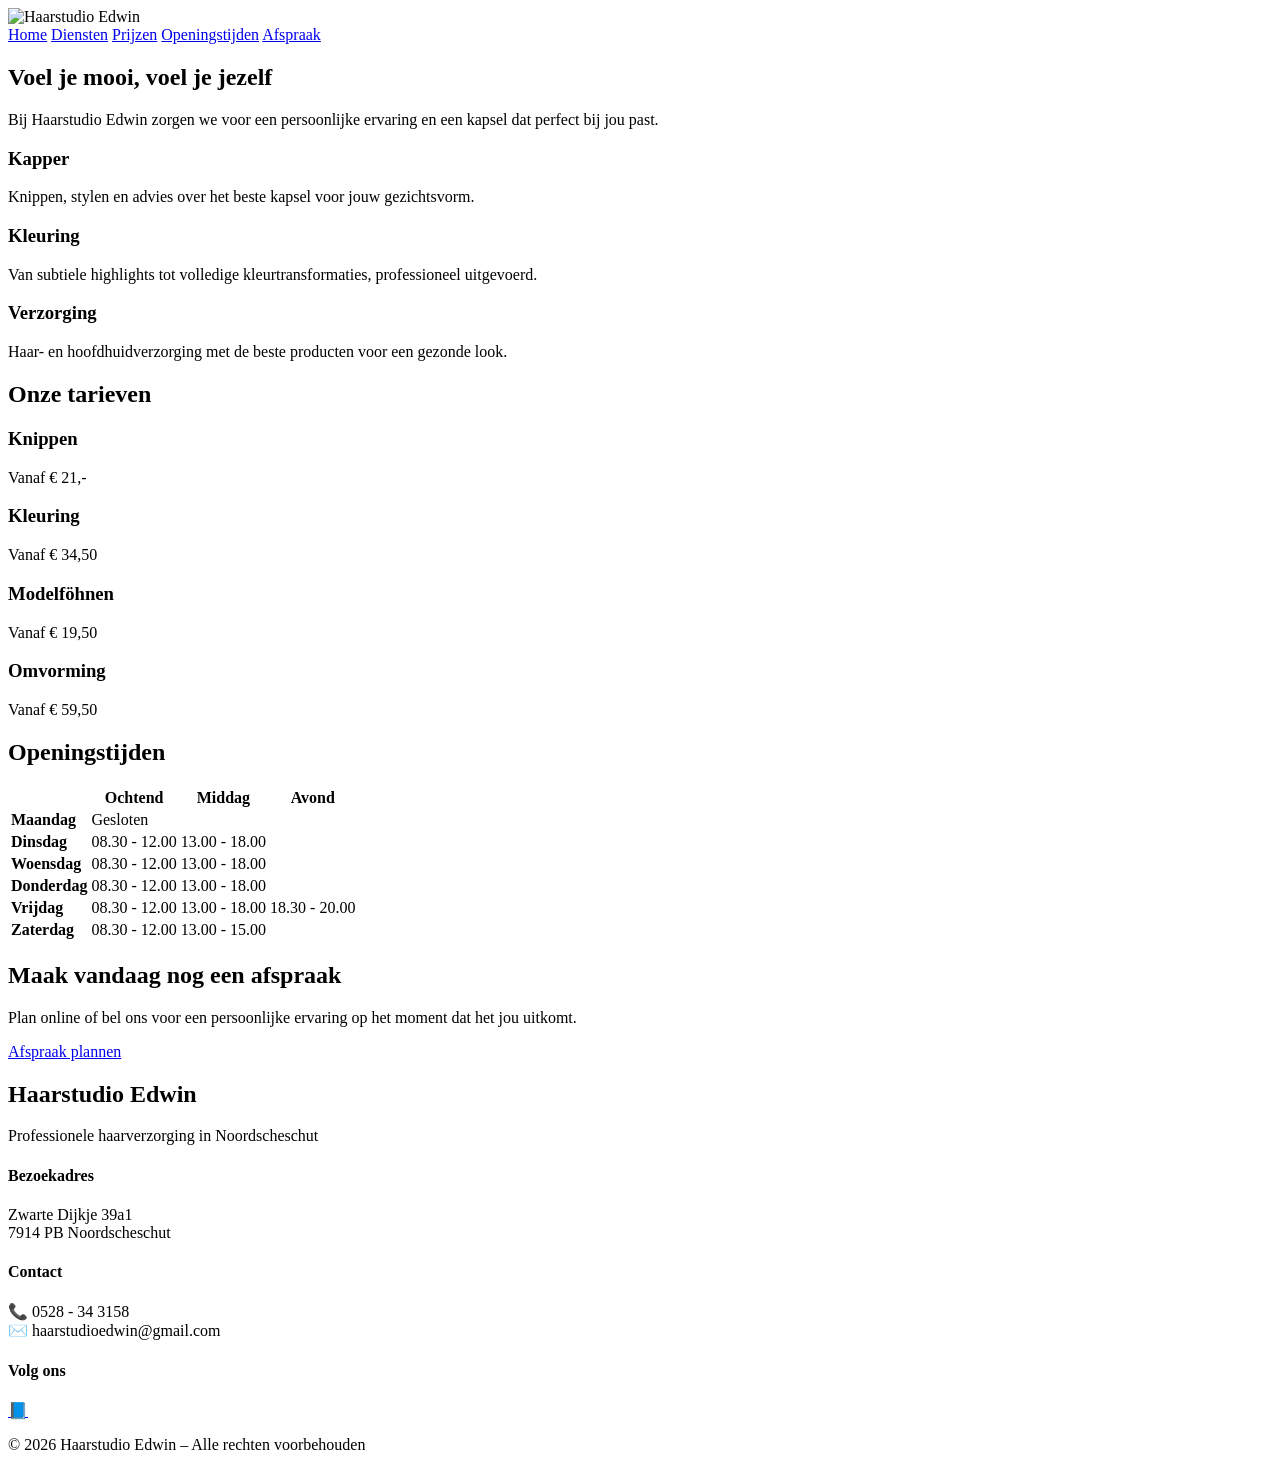
==== index.html @ 8437cf4d "Update and rename haarstudioedwin.html to index.html" ====
<!DOCTYPE html>
<html lang="nl">

<head>
  <meta charset="UTF-8">
  <meta name="viewport" content="width=device-width, initial-scale=1.0">
  <title>Haarstudio Edwin</title>
  <link href="https://fonts.googleapis.com/css2?family=Montserrat:wght@400;700&display=swap" rel="stylesheet">
  <link rel="stylesheet" href="../css/haarstudioedwin.css">
</head>

<body>

  <header>
    <div class="logo"><img src="../fotos/logo.png" alt="Haarstudio Edwin" style="width: 100px; height: auto;"></div>


    <div class="menu-toggle" id="mobile-menu">
      <span></span>
      <span></span>
      <span></span>
    </div>

    <nav class="nav-menu">
      <a href="#home">Home</a>
      <a href="#diensten">Diensten</a>
      <a href="#pricing">Prijzen</a>
      <a href="#openingstijden">Openingstijden</a>
      <a href="#afspraak" class="btn-appointment">Afspraak</a>
    </nav>
  </header>

  <section class="hero">
    <h1>Voel je mooi, voel je jezelf</h1>
    <p>Bij Haarstudio Edwin zorgen we voor een persoonlijke ervaring en een kapsel dat perfect bij jou past.</p>
  </section>

  <section class="services">
    <div class="service-card">
      <h3>Kapper</h3>
      <p>Knippen, stylen en advies over het beste kapsel voor jouw gezichtsvorm.</p>
    </div>
    <div class="service-card">
      <h3>Kleuring</h3>
      <p>Van subtiele highlights tot volledige kleurtransformaties, professioneel uitgevoerd.</p>
    </div>
    <div class="service-card">
      <h3>Verzorging</h3>
      <p>Haar- en hoofdhuidverzorging met de beste producten voor een gezonde look.</p>
    </div>
  </section>

  <section class="pricing">
    <h2>Onze tarieven</h2>
    <div class="pricing-grid">
      <div class="pricing-card">
        <h3>Knippen</h3>
        <p class="price">Vanaf € 21,-</p>
      </div>
      <div class="pricing-card">
        <h3>Kleuring</h3>
        <p class="price">Vanaf € 34,50</p>
      </div>
      <div class="pricing-card">
        <h3>Modelföhnen</h3>
        <p class="price">Vanaf € 19,50</p>
      </div>
      <div class="pricing-card">
        <h3>Omvorming</h3>
        <p class="price">Vanaf € 59,50</p>
      </div>
    </div>
  </section>

  <section class="opening-hours">
    <h2>Openingstijden</h2>
    <table class="hours-table">
      <tr>
        <th></th>
        <th>Ochtend</th>
        <th>Middag</th>
        <th>Avond</th>
      </tr>
      <tr>
        <td><strong>Maandag</strong></td>
        <td colspan="3">Gesloten</td>
      </tr>
      <tr>
        <td><strong>Dinsdag</strong></td>
        <td>08.30 - 12.00</td>
        <td>13.00 - 18.00</td>
        <td></td>
      </tr>
      <tr>
        <td><strong>Woensdag</strong></td>
        <td>08.30 - 12.00</td>
        <td>13.00 - 18.00</td>
        <td></td>
      </tr>
      <tr>
        <td><strong>Donderdag</strong></td>
        <td>08.30 - 12.00</td>
        <td>13.00 - 18.00</td>
        <td></td>
      </tr>
      <tr>
        <td><strong>Vrijdag</strong></td>
        <td>08.30 - 12.00</td>
        <td>13.00 - 18.00</td>
        <td>18.30 - 20.00</td>
      </tr>
      <tr>
        <td><strong>Zaterdag</strong></td>
        <td>08.30 - 12.00</td>
        <td>13.00 - 15.00</td>
        <td></td>
      </tr>
    </table>
  </section>

  <section class="appointment">
    <h2>Maak vandaag nog een afspraak</h2>
    <p>Plan online of bel ons voor een persoonlijke ervaring op het moment dat het jou uitkomt.</p>
    <a href="#">Afspraak plannen</a>
  </section>

  <footer>
    <div class="footer-container">

      <div class="footer-logo">
        <h2>Haarstudio Edwin</h2>
        <p>Professionele haarverzorging in Noordscheschut</p>
      </div>

      <div class="footer-col">
        <h4>Bezoekadres</h4>
        <p>Zwarte Dijkje 39a1<br>7914 PB Noordscheschut</p>
      </div>

      <div class="footer-col">
        <h4>Contact</h4>
        <p>📞 0528 - 34 3158<br>✉️ haarstudioedwin@gmail.com</p>
      </div>

      <div class="footer-col">
        <h4>Volg ons</h4>
        <div class="social-icons">
          <a href="#" aria-label="Facebook">📘</a>
        </div>
      </div>

    </div>

    <div class="footer-bottom">
      <p>© 2026 Haarstudio Edwin – Alle rechten voorbehouden</p>
    </div>
  </footer>

  <script>
    const menuToggle = document.getElementById('mobile-menu');
    const navMenu = document.querySelector('.nav-menu');
    const navLinks = document.querySelectorAll('.nav-menu a');

    menuToggle.addEventListener('click', () => {
      navMenu.classList.toggle('active');
      menuToggle.classList.toggle('open');
    });

    // Menu sluiten bij klikken op een link (mobiel)
    navLinks.forEach(link => {
      link.addEventListener('click', () => {
        if (navMenu.classList.contains('active')) {
          navMenu.classList.remove('active');
          menuToggle.classList.remove('open');
        }
      });
    });
  </script>
</body>

</html>
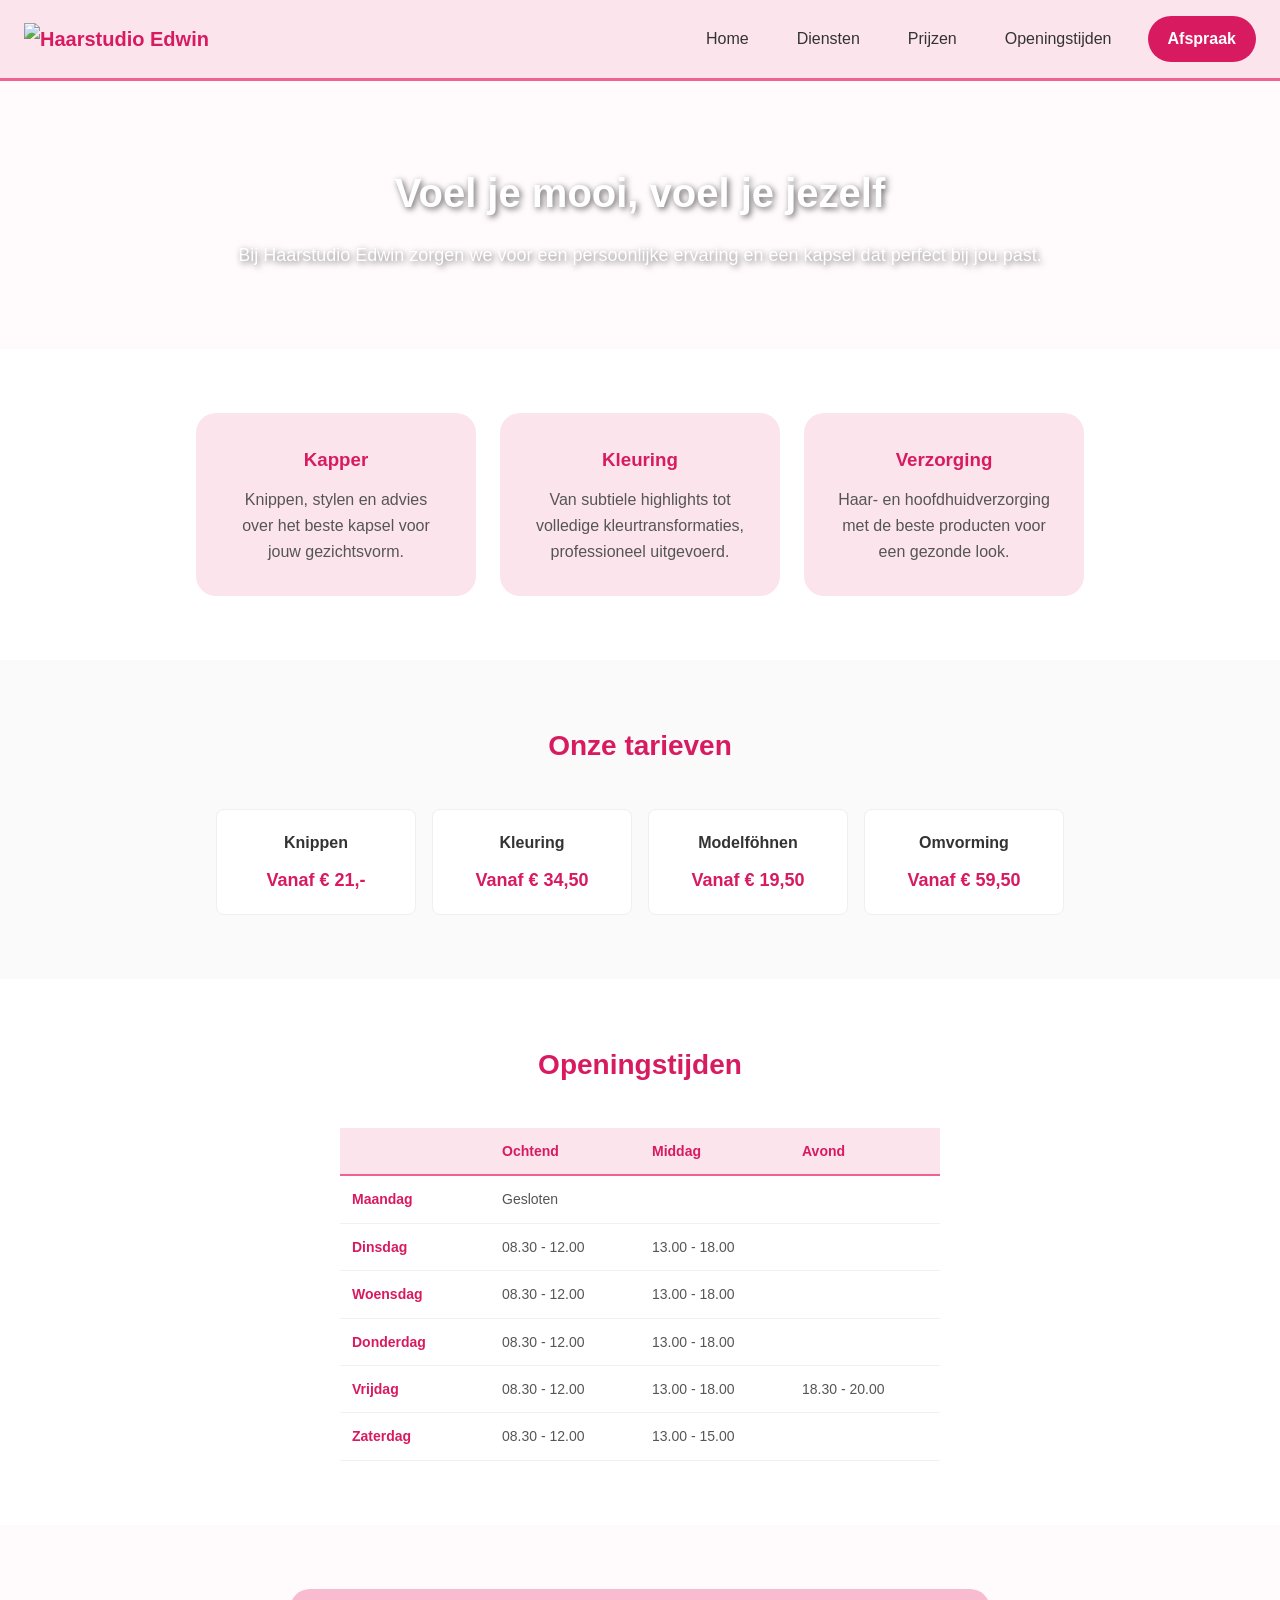
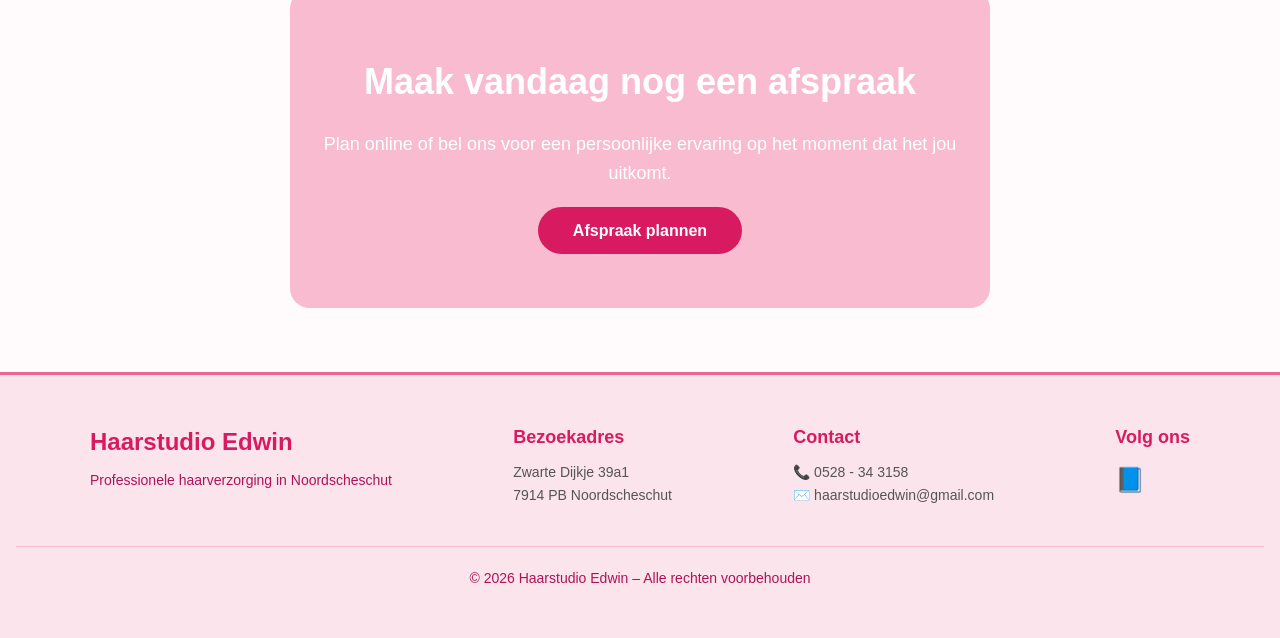
==== commit 2dcadd8d: "Fix HTML encoding issues and update stylesheet link" ====
--- a/index.html
+++ b/index.html
@@ -6,7 +6,7 @@
   <meta name="viewport" content="width=device-width, initial-scale=1.0">
   <title>Haarstudio Edwin</title>
   <link href="https://fonts.googleapis.com/css2?family=Montserrat:wght@400;700&display=swap" rel="stylesheet">
-  <link rel="stylesheet" href="../css/haarstudioedwin.css">
+  <link rel="stylesheet" href="haarstudioedwin.css">
 </head>
 
 <body>
@@ -179,3 +179,4 @@
 </body>
 
 </html>
+
--- a/haarstudioedwin.css
+++ b/haarstudioedwin.css
@@ -0,0 +1,455 @@
+/* Variabelen voor kleuren en fonts */
+:root {
+    --primary-color: #d81b60;
+    --secondary-color: #f06292;
+    --bg-light: #fffafc;
+    --bg-header: #fce4ec;
+    --text-color: #333;
+    --text-muted: #555;
+    --radius: 8px;
+    --radius-round: 50px;
+    --transition: 0.3s;
+    --font-family: 'Montserrat', sans-serif;
+}
+
+/* Basis reset en fonts */
+* {
+    margin: 0;
+    padding: 0;
+    box-sizing: border-box;
+}
+
+body {
+    font-family: var(--font-family);
+    color: var(--text-color);
+    line-height: 1.6;
+    background: var(--bg-light);
+}
+
+a {
+    text-decoration: none;
+    color: inherit;
+    transition: var(--transition);
+}
+
+/* Header */
+header {
+    background-color: var(--bg-header);
+    padding: 1rem 1.5rem;
+    display: flex;
+    justify-content: space-between;
+    align-items: center;
+    border-bottom: 3px solid var(--secondary-color);
+    flex-wrap: wrap;
+    position: relative;
+}
+
+.logo {
+    font-size: 1.25rem;
+    font-weight: 700;
+    color: var(--primary-color);
+}
+
+.nav-menu {
+    display: flex;
+    gap: 1.5rem;
+    align-items: center;
+}
+
+.nav-menu a {
+    font-weight: 500;
+    padding: 0.5rem 0.75rem;
+    border-radius: var(--radius);
+    transition: var(--transition);
+}
+
+.nav-menu a:hover {
+    background-color: var(--secondary-color);
+    color: #fff;
+}
+
+.nav-menu .btn-appointment {
+    background-color: var(--primary-color);
+    color: #fff;
+    padding: 0.625rem 1.25rem;
+    border-radius: var(--radius-round);
+    font-weight: bold;
+}
+
+.nav-menu .btn-appointment:hover {
+    background-color: #ad1457;
+}
+
+/* Hamburger icon */
+.menu-toggle {
+    display: none;
+    flex-direction: column;
+    gap: 5px;
+    cursor: pointer;
+    z-index: 1001;
+    /* boven overlay */
+}
+
+.menu-toggle span {
+    height: 3px;
+    width: 25px;
+    background-color: var(--primary-color);
+    border-radius: 2px;
+    transition: all 0.3s;
+}
+
+/* Hero sectie */
+.hero {
+    display: flex;
+    flex-direction: column;
+    align-items: center;
+    justify-content: center;
+    text-align: center;
+    padding: 5rem 1rem;
+    background: url('../fotos/haarstudioedwin.jpg') center/cover no-repeat;
+    color: white;
+}
+
+.hero h1,
+.hero p {
+    text-shadow: 2px 2px 6px rgba(0, 0, 0, 0.6);
+}
+
+.hero h1 {
+    font-size: 2.5rem;
+    margin-bottom: 1rem;
+}
+
+.hero p {
+    font-size: 1.125rem;
+}
+
+/* Diensten sectie */
+.services {
+    display: flex;
+    flex-wrap: wrap;
+    justify-content: center;
+    gap: 1.5rem;
+    padding: 4rem 1rem;
+    background-color: #fff;
+}
+
+.service-card {
+    background-color: var(--bg-header);
+    padding: 2rem;
+    border-radius: 1.25rem;
+    width: 100%;
+    max-width: 280px;
+    text-align: center;
+    transition: transform var(--transition), box-shadow var(--transition);
+}
+
+.service-card:hover {
+    transform: translateY(-0.625rem);
+    box-shadow: 0 0.9375rem 1.875rem rgba(0, 0, 0, 0.1);
+}
+
+.service-card h3 {
+    color: var(--primary-color);
+    margin-bottom: 0.75rem;
+}
+
+.service-card p {
+    font-size: 1rem;
+    color: var(--text-muted);
+}
+
+/* Pricing sectie */
+.pricing {
+    padding: 4rem 1rem;
+    background-color: #fafafa;
+    text-align: center;
+}
+
+.pricing h2 {
+    color: var(--primary-color);
+    font-size: 1.75rem;
+    margin-bottom: 2.5rem;
+}
+
+.pricing-grid {
+    display: flex;
+    flex-wrap: wrap;
+    justify-content: center;
+    gap: 1rem;
+    max-width: 1000px;
+    margin: 0 auto;
+}
+
+.pricing-card {
+    background-color: #fff;
+    border: 1px solid #f0f0f0;
+    border-radius: var(--radius);
+    padding: 1.25rem;
+    width: 100%;
+    max-width: 200px;
+    transition: all var(--transition) ease;
+}
+
+.pricing-card:hover {
+    border-color: var(--primary-color);
+    box-shadow: 0 0.3125rem 0.9375rem rgba(216, 27, 96, 0.1);
+}
+
+.pricing-card h3 {
+    font-size: 1rem;
+    font-weight: 600;
+    margin-bottom: 0.625rem;
+}
+
+.pricing-card .price {
+    color: var(--primary-color);
+    font-weight: 700;
+    font-size: 1.125rem;
+}
+
+/* Openingstijden sectie */
+.opening-hours {
+    padding: 4rem 1rem;
+    background-color: #fff;
+    text-align: center;
+}
+
+.opening-hours h2 {
+    color: var(--primary-color);
+    font-size: 1.75rem;
+    margin-bottom: 2.5rem;
+}
+
+.hours-table {
+    width: 100%;
+    max-width: 600px;
+    margin: 0 auto;
+    border-collapse: collapse;
+    font-size: 0.875rem;
+}
+
+.hours-table th,
+.hours-table td {
+    padding: 0.75rem;
+    border-bottom: 1px solid #f0f0f0;
+    text-align: left;
+}
+
+.hours-table th {
+    background-color: var(--bg-header);
+    color: var(--primary-color);
+    font-weight: 600;
+    border-bottom: 2px solid var(--secondary-color);
+}
+
+.hours-table td:first-child {
+    color: var(--primary-color);
+    width: 25%;
+}
+
+.hours-table td {
+    color: var(--text-muted);
+}
+
+/* Afspraak sectie */
+.appointment {
+    background-color: #f8bbd0;
+    color: #fff;
+    text-align: center;
+    padding: 4rem 1rem;
+    border-radius: 1.25rem;
+    margin: 4rem auto;
+    max-width: 700px;
+}
+
+.appointment h2 {
+    font-size: 2.25rem;
+    margin-bottom: 1.25rem;
+}
+
+.appointment p {
+    font-size: 1.125rem;
+    margin-bottom: 1.875rem;
+}
+
+.appointment a {
+    background-color: var(--primary-color);
+    padding: 0.9375rem 2.1875rem;
+    border-radius: var(--radius-round);
+    font-weight: bold;
+    color: white;
+}
+
+.appointment a:hover {
+    background-color: #ad1457;
+}
+
+/* Footer */
+footer {
+    background-color: var(--bg-header);
+    border-top: 3px solid var(--secondary-color);
+    padding: 3rem 1rem;
+    color: var(--primary-color);
+}
+
+.footer-container {
+    max-width: 1100px;
+    margin: 0 auto;
+    display: flex;
+    flex-wrap: wrap;
+    justify-content: space-between;
+    gap: 2.5rem;
+}
+
+.footer-logo h2 {
+    font-size: 1.5rem;
+    font-weight: 700;
+    margin-bottom: 0.5rem;
+}
+
+.footer-logo p {
+    color: #ad1457;
+    font-size: 0.875rem;
+}
+
+.footer-col h4 {
+    font-size: 1.125rem;
+    font-weight: 600;
+    margin-bottom: 0.625rem;
+}
+
+.footer-col p {
+    color: var(--text-muted);
+    font-size: 0.875rem;
+    line-height: 1.6;
+}
+
+.social-icons a {
+    font-size: 1.5rem;
+    margin-right: 0.75rem;
+    color: var(--primary-color);
+}
+
+.social-icons a:hover {
+    color: #ad1457;
+}
+
+.footer-bottom {
+    text-align: center;
+    margin-top: 2.5rem;
+    padding-top: 1.25rem;
+    border-top: 1px solid #f8bbd0;
+    color: #ad1457;
+    font-size: 0.875rem;
+}
+
+/* Responsiveness */
+@media (max-width: 992px) {
+    .hero h1 {
+        font-size: 2rem;
+    }
+
+    .hero p {
+        font-size: 1rem;
+    }
+
+    .pricing-grid {
+        gap: 0.75rem;
+    }
+}
+
+@media (max-width: 768px) {
+    nav {
+        flex-direction: column;
+        gap: 1rem;
+    }
+
+    .services {
+        flex-direction: column;
+        align-items: center;
+    }
+
+    .hero h1 {
+        font-size: 1.75rem;
+    }
+
+    .hero p {
+        font-size: 0.9375rem;
+    }
+
+    .menu-toggle {
+        display: flex;
+    }
+
+    .nav-menu {
+        position: fixed;
+        top: 0;
+        left: 0;
+        height: 100vh;
+        width: 100%;
+        background: rgba(255, 244, 252, 0.95);
+        flex-direction: column;
+        justify-content: center;
+        align-items: center;
+        gap: 2rem;
+        padding: 2rem;
+        display: none;
+        z-index: 1000;
+    }
+
+    .nav-menu.active {
+        display: flex;
+        animation: fadeIn 0.3s ease forwards;
+    }
+}
+
+@media (max-width: 480px) {
+    header {
+        padding: 1rem;
+    }
+
+    .hero {
+        padding: 3rem 1rem;
+    }
+
+    .appointment {
+        padding: 2.5rem 1rem;
+        max-width: 90%;
+    }
+
+    .services,
+    .pricing-grid {
+        gap: 1rem;
+    }
+
+    .pricing-card {
+        max-width: 100%;
+    }
+}
+
+/* Hamburger animatie */
+.menu-toggle.open span:nth-child(1) {
+    transform: rotate(45deg) translate(5px, 5px);
+}
+
+.menu-toggle.open span:nth-child(2) {
+    opacity: 0;
+}
+
+.menu-toggle.open span:nth-child(3) {
+    transform: rotate(-45deg) translate(6px, -6px);
+}
+
+/* Animatie */
+@keyframes fadeIn {
+    from {
+        opacity: 0;
+        transform: translateY(-10px);
+    }
+
+    to {
+        opacity: 1;
+        transform: translateY(0);
+    }
+}
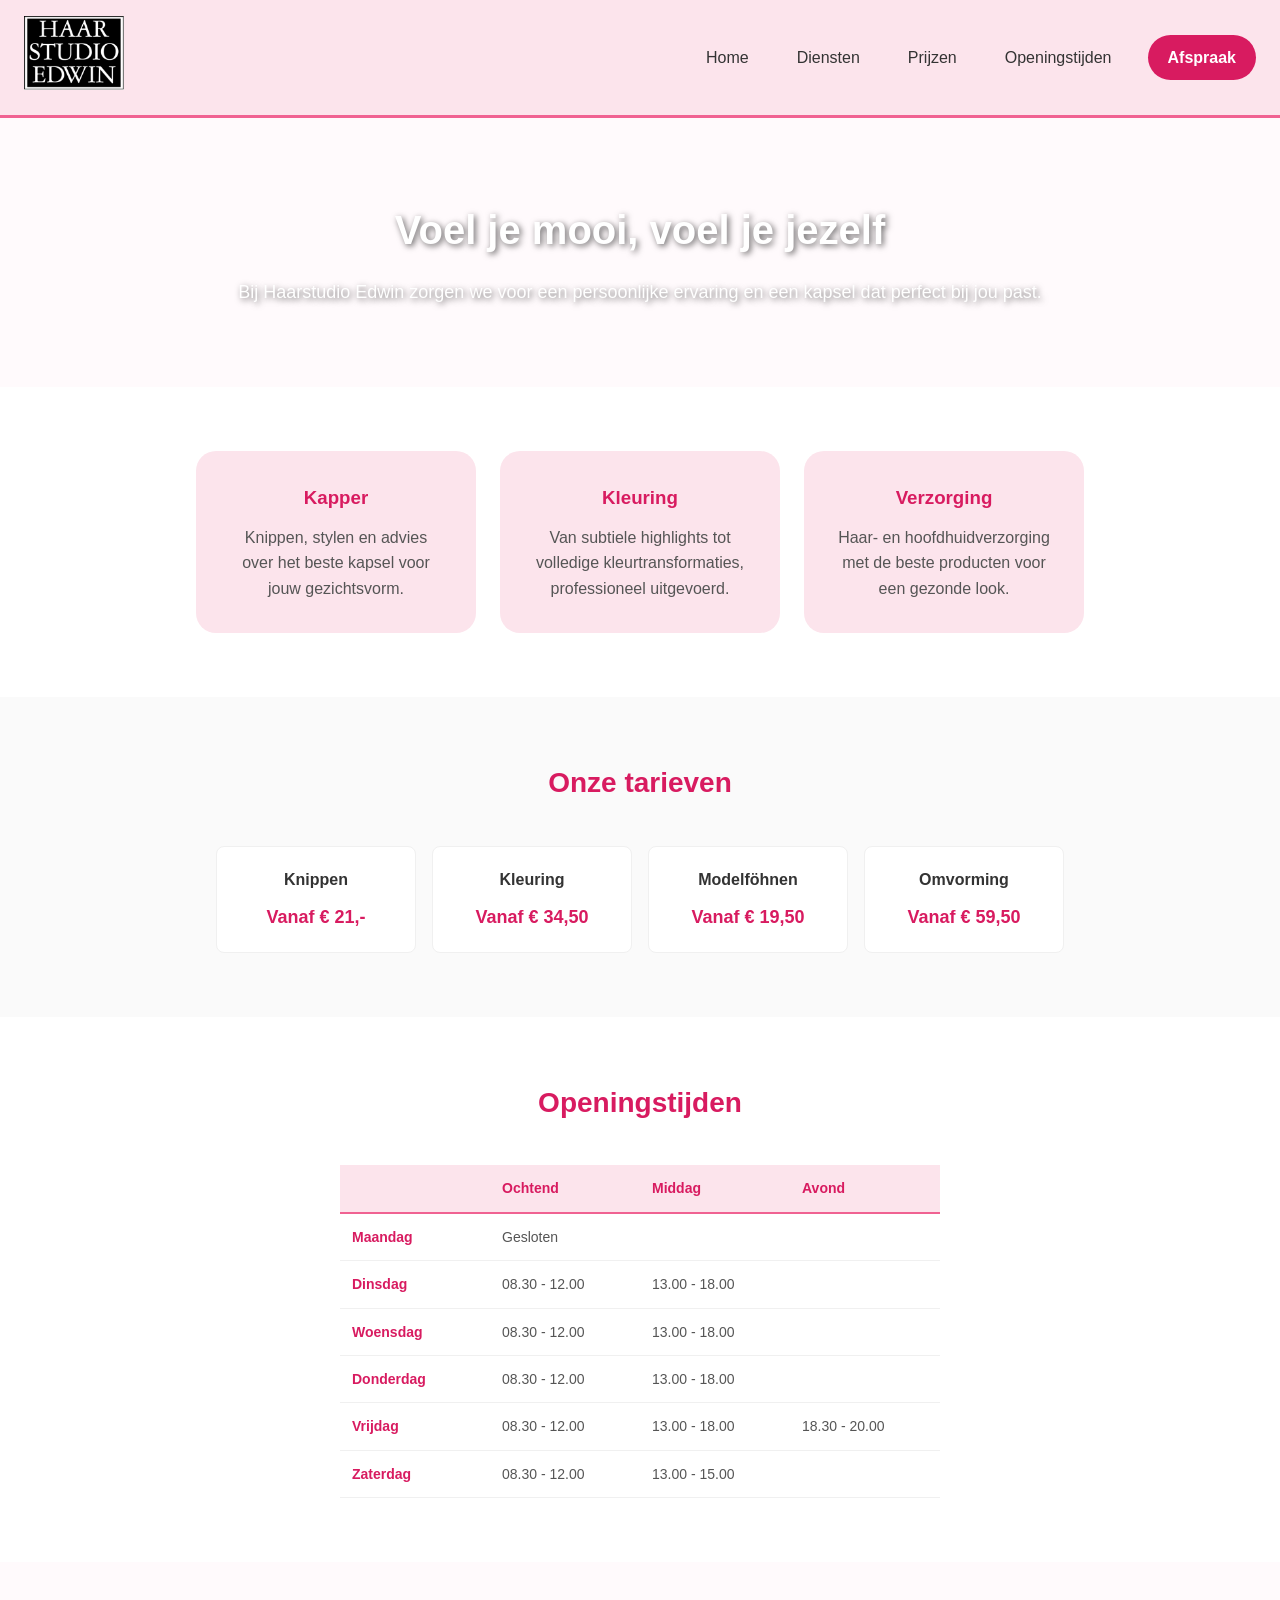
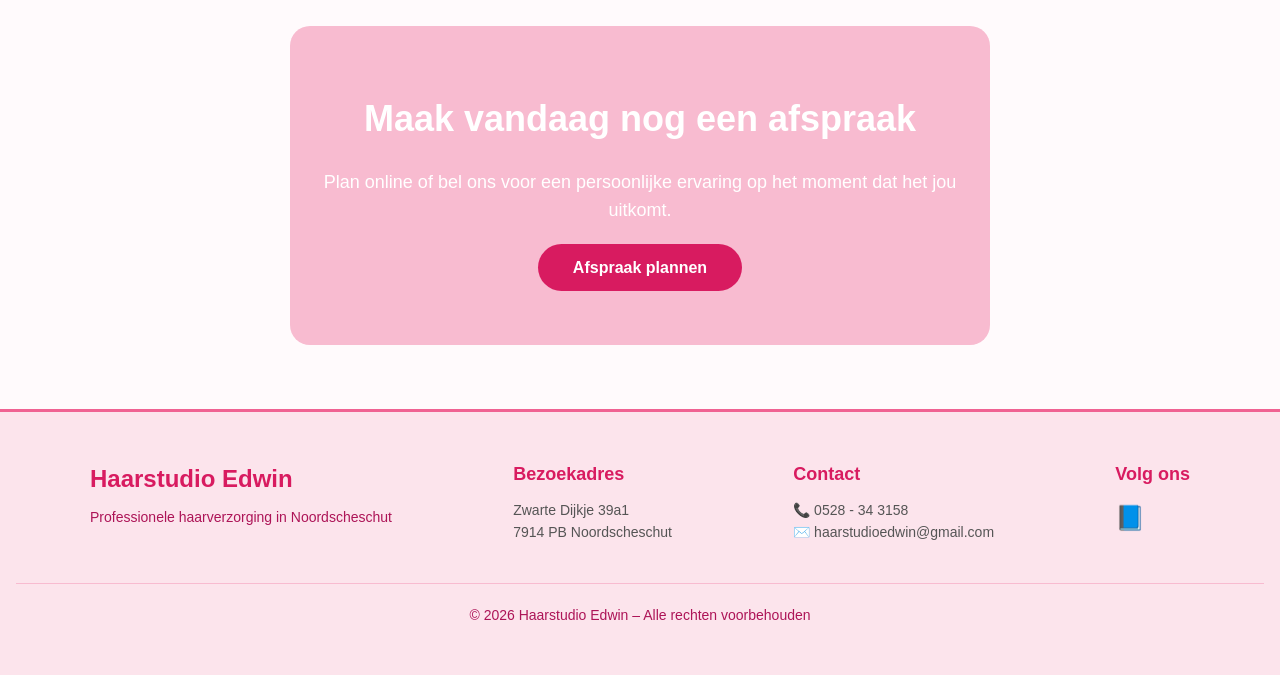
==== commit e0f9b6bc: "Fix HTML structure and update logo source" ====
--- a/index.html
+++ b/index.html
@@ -12,7 +12,7 @@
 <body>
 
   <header>
-    <div class="logo"><img src="../fotos/logo.png" alt="Haarstudio Edwin" style="width: 100px; height: auto;"></div>
+    <div class="logo"><img src="logo.png" alt="Haarstudio Edwin" style="width: 100px; height: auto;"></div>
 
 
     <div class="menu-toggle" id="mobile-menu">
@@ -180,3 +180,4 @@
 
 </html>
 
+
